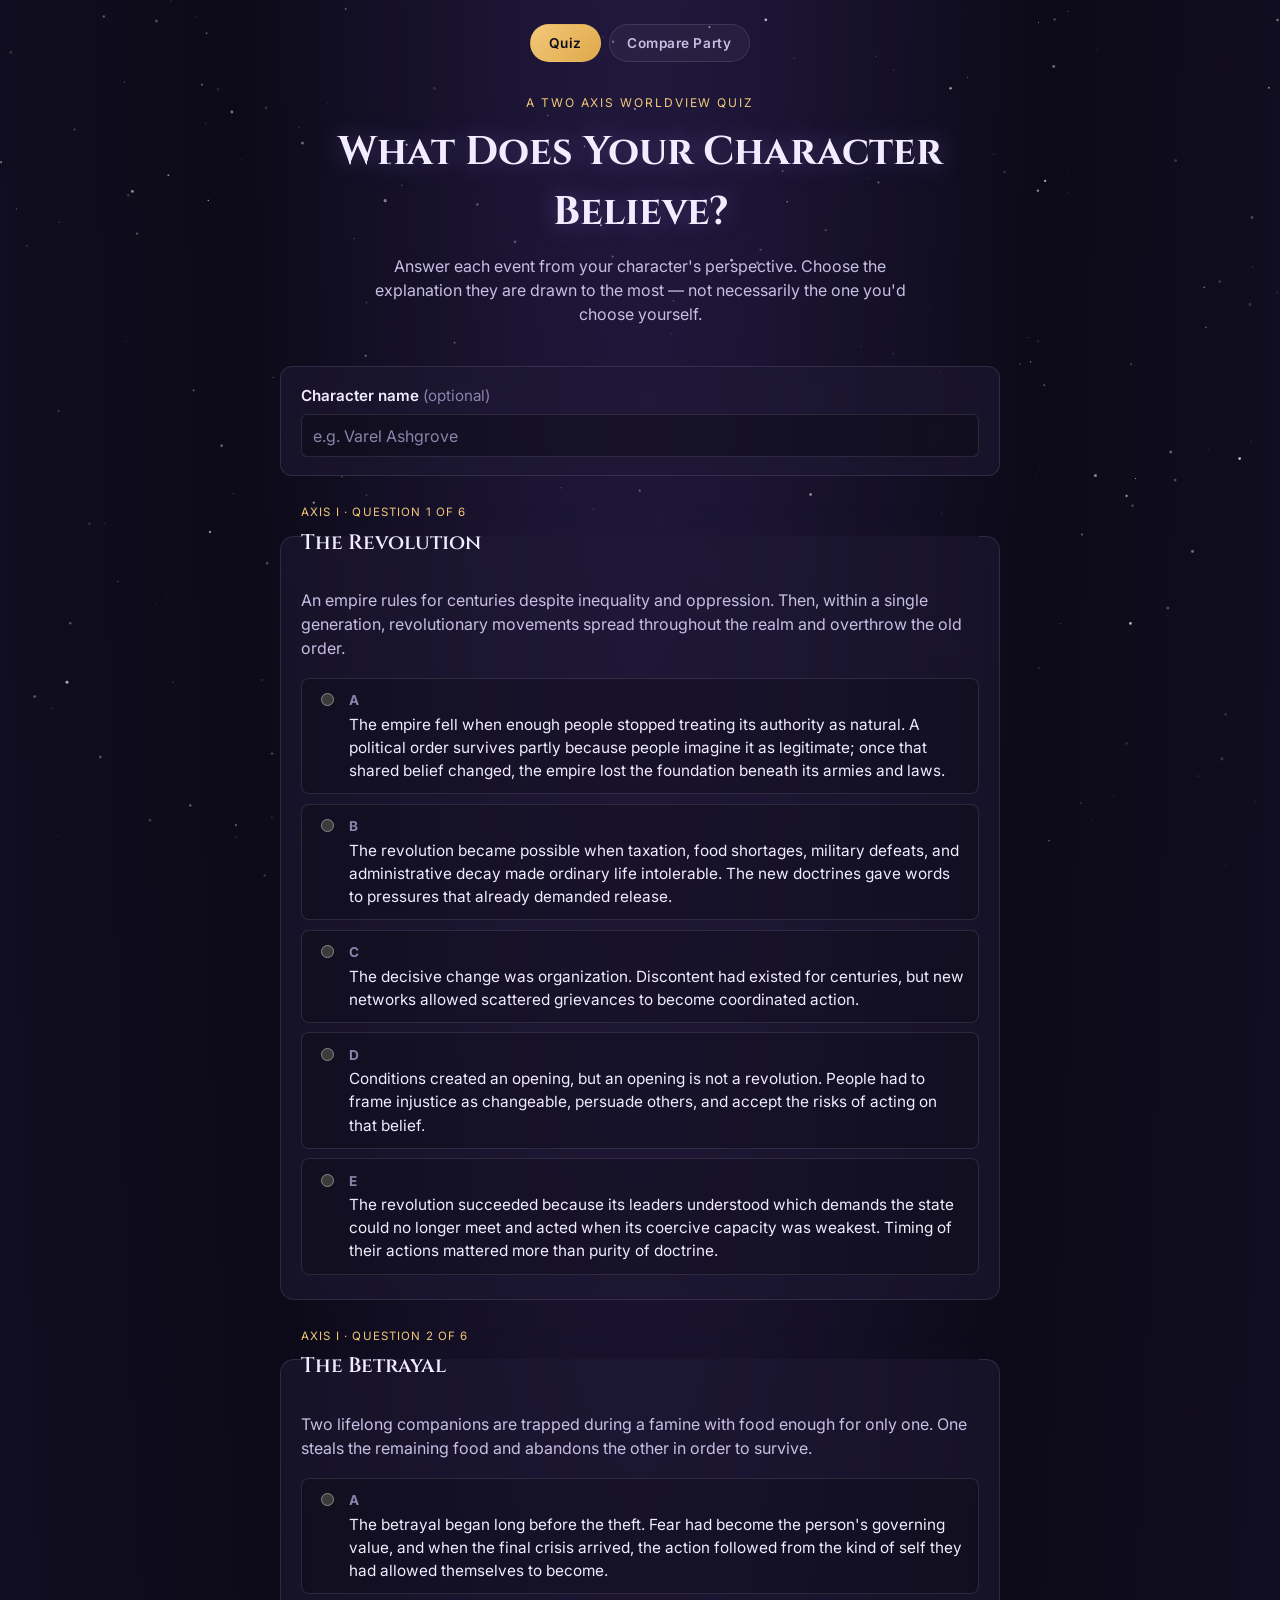
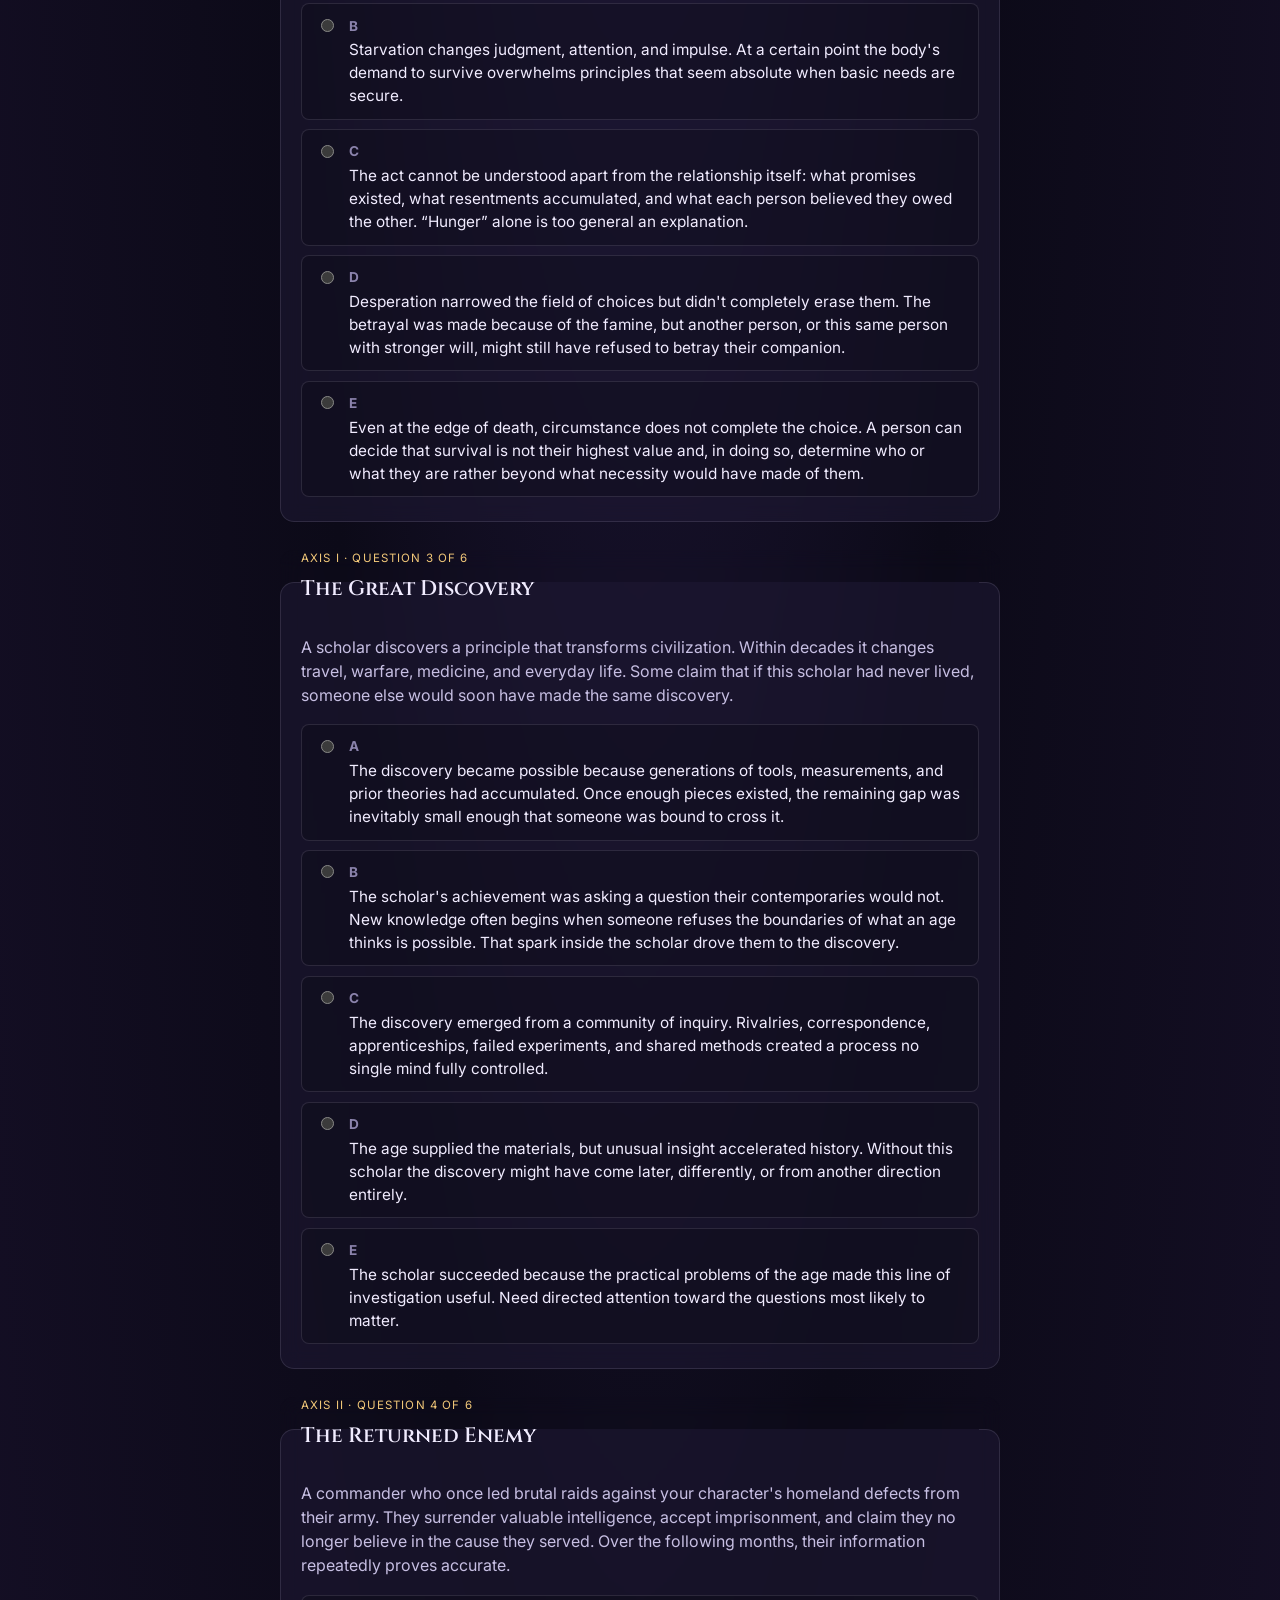
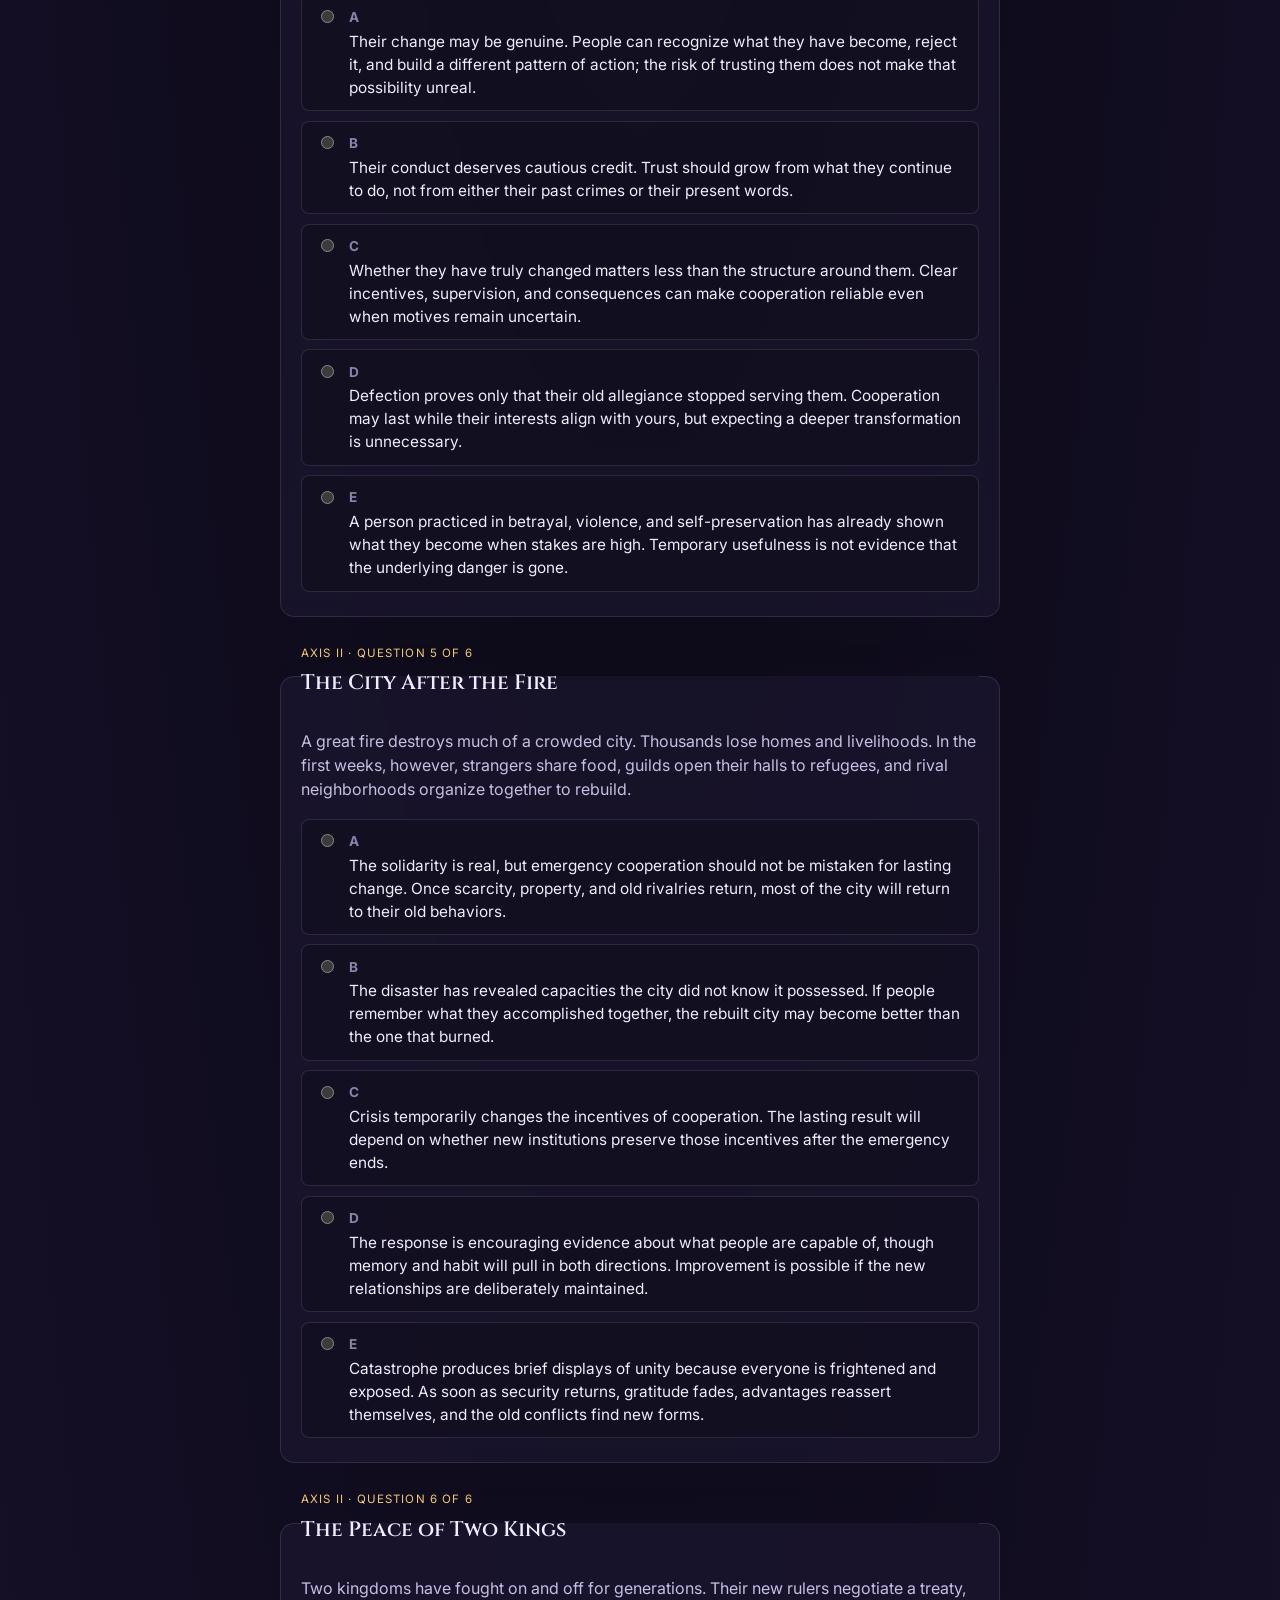
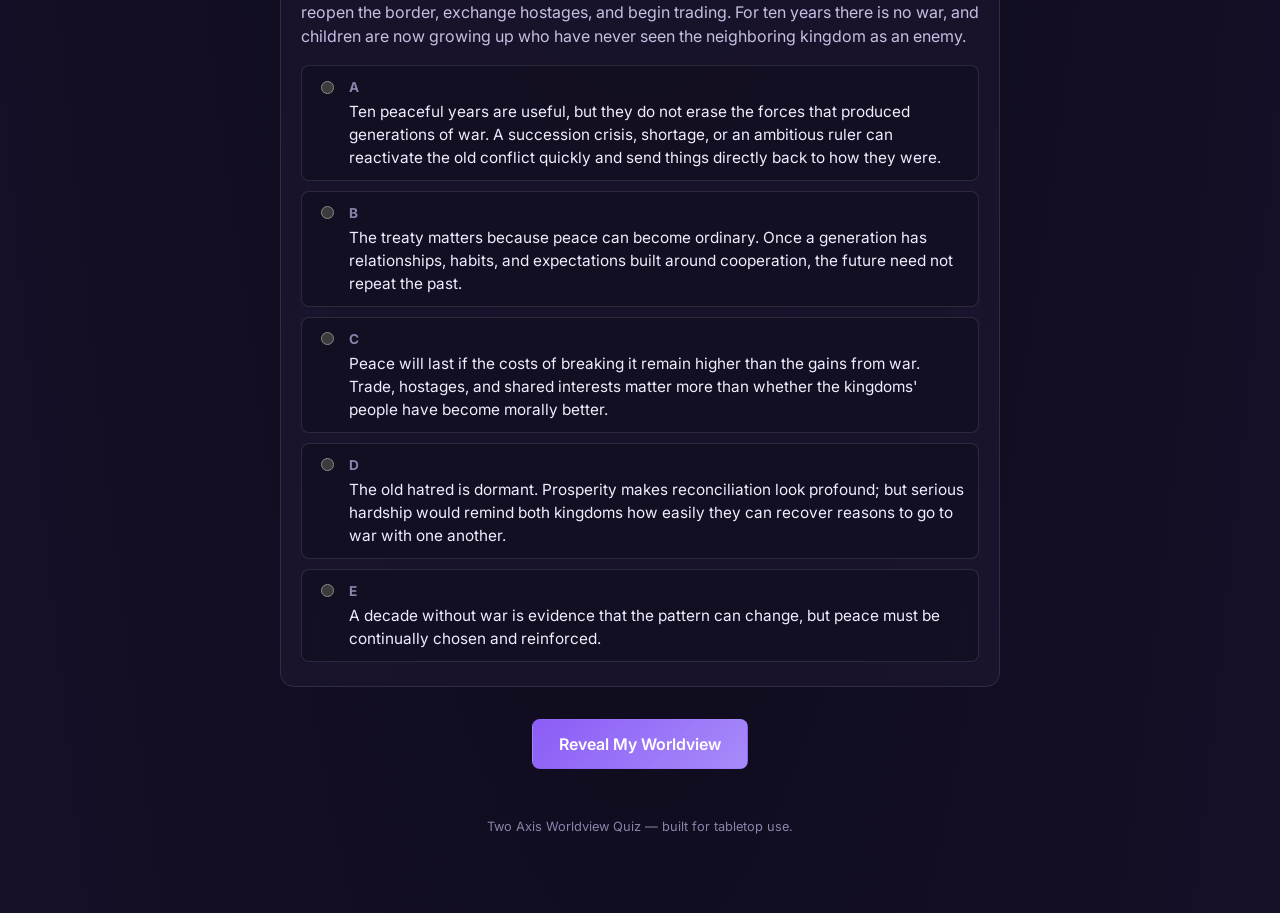
==== index.html @ 888b743c "Add two axis worldview quiz with party comparison page Static, no-build site for a D&D table: a six-" ====
<!doctype html>
<html lang="en">
<head>
  <meta charset="UTF-8" />
  <meta name="viewport" content="width=device-width, initial-scale=1.0" />
  <title>Two Axis Worldview Quiz</title>
  <meta name="description" content="A D&D campaign quiz that plots your character's worldview on two axes: Ideas vs. Circumstance, and Optimism vs. Pessimism." />
  <link rel="stylesheet" href="style.css" />
</head>
<body>
  <canvas id="starfield" aria-hidden="true"></canvas>

  <div class="page">
    <nav class="site-nav">
      <a href="index.html" class="site-nav-link active">Quiz</a>
      <a href="compare.html" class="site-nav-link">Compare Party</a>
    </nav>

    <header class="page-header">
      <p class="eyebrow">A Two Axis Worldview Quiz</p>
      <h1>What Does Your Character Believe?</h1>
      <p class="subtitle">
        Answer each event from your character's perspective. Choose the explanation
        they are drawn to the most — not necessarily the one you'd choose yourself.
      </p>
    </header>

    <main>
      <section id="quiz-section">
        <form id="quiz-form" novalidate>
          <div class="name-row">
            <label for="character-name">Character name <span class="optional">(optional)</span></label>
            <input type="text" id="character-name" name="character-name" autocomplete="off" placeholder="e.g. Varel Ashgrove" />
          </div>

          <!-- Question fieldsets are generated by script.js from the QUIZ data. -->

          <div class="submit-row">
            <button type="submit">Reveal My Worldview</button>
          </div>
        </form>
      </section>

      <section id="results-section" hidden>
        <h2 class="results-heading"><span id="result-name">Your character</span>'s Worldview</h2>

        <div class="archetype-card">
          <p class="archetype-name" id="result-archetype-name"></p>
          <p class="archetype-blurb" id="result-archetype-blurb"></p>
        </div>

        <div id="chart-container" class="chart-container" aria-live="polite"></div>

        <dl class="score-breakdown">
          <div>
            <dt>Axis I — Ideas &amp; Circumstance</dt>
            <dd id="result-axis1"></dd>
          </div>
          <div>
            <dt>Axis II — Optimism &amp; Pessimism</dt>
            <dd id="result-axis2"></dd>
          </div>
        </dl>

        <div class="results-actions">
          <button type="button" id="download-png">Download PNG</button>
          <button type="button" id="save-results">Save My Results</button>
          <button type="button" id="copy-summary">Copy Summary</button>
          <button type="button" id="retake-quiz" class="secondary">Retake Quiz</button>
        </div>
        <p class="dm-note">
          Send your DM a screenshot or the downloaded PNG, and save your results file if you'd
          like to appear on the <a href="compare.html">party comparison page</a>.
        </p>
      </section>
    </main>

    <footer class="page-footer">
      <p>Two Axis Worldview Quiz — built for tabletop use.</p>
    </footer>
  </div>

  <script src="common.js"></script>
  <script src="script.js"></script>
</body>
</html>
---- style.css ----
@import url("https://fonts.googleapis.com/css2?family=Cinzel:wght@600;700&family=Inter:wght@400;500;600&display=swap");

/* A single, deliberate dark theme — mysterious and modern, not adaptive to the
   viewer's OS light/dark setting. */
:root {
  color-scheme: dark;

  --bg-top: #0c0a18;
  --bg-bottom: #171029;
  --ink: #f1ecff;
  --ink-secondary: #c7bfe3;
  --ink-muted: #8b83ac;
  --border: rgba(230, 220, 255, 0.12);
  --border-strong: rgba(230, 220, 255, 0.22);

  --panel-bg: rgba(32, 26, 54, 0.55);
  --panel-bg-solid: #1c1732;
  --panel-alt: rgba(255, 255, 255, 0.04);

  --accent: #a78bfa;
  --accent-strong: #8b5cf6;
  --gold: #f2c879;
  --danger: #f2789a;

  --focus-ring: #c9b8ff;

  --chart-surface: rgba(20, 16, 36, 0.6);
  --chart-grid: rgba(167, 139, 250, 0.16);
  --chart-axis: rgba(199, 191, 227, 0.4);
  --chart-text-muted: #8b83ac;
  --chart-text-secondary: #c7bfe3;
  --chart-marker: var(--gold);
  --chart-marker-ring: #171029;
}

* {
  box-sizing: border-box;
}

html {
  background: var(--bg-bottom);
}

body {
  margin: 0;
  min-height: 100vh;
  background: radial-gradient(ellipse at 50% -10%, #241a42 0%, var(--bg-top) 45%, var(--bg-bottom) 100%);
  color: var(--ink);
  font-family: "Inter", system-ui, -apple-system, "Segoe UI", sans-serif;
  line-height: 1.5;
}

#starfield {
  position: fixed;
  inset: 0;
  width: 100%;
  height: 100%;
  z-index: 0;
  pointer-events: none;
}

.page {
  position: relative;
  z-index: 1;
  max-width: 760px;
  margin: 0 auto;
  padding: 1.5rem 1.25rem 4rem;
}

.site-nav {
  display: flex;
  justify-content: center;
  gap: 0.5rem;
  margin-bottom: 2rem;
}

.site-nav-link {
  color: var(--ink-secondary);
  text-decoration: none;
  font-size: 0.85rem;
  font-weight: 600;
  letter-spacing: 0.04em;
  padding: 0.5rem 1.1rem;
  border-radius: 999px;
  border: 1px solid var(--border);
  background: var(--panel-alt);
  transition: border-color 0.15s ease, color 0.15s ease, background 0.15s ease;
}

.site-nav-link:hover {
  color: var(--ink);
  border-color: var(--border-strong);
}

.site-nav-link.active {
  color: var(--bg-top);
  background: linear-gradient(135deg, var(--gold), #e0a94a);
  border-color: transparent;
}

.page-header {
  text-align: center;
  margin-bottom: 2.5rem;
}

.eyebrow {
  text-transform: uppercase;
  letter-spacing: 0.16em;
  font-size: 0.75rem;
  color: var(--gold);
  margin: 0 0 0.6rem;
}

h1 {
  font-family: "Cinzel", Georgia, serif;
  font-weight: 700;
  font-size: clamp(1.7rem, 4vw, 2.5rem);
  margin: 0 0 0.75rem;
  color: var(--ink);
  text-shadow: 0 0 24px rgba(167, 139, 250, 0.35);
}

h1 code {
  font-family: inherit;
}

.subtitle {
  color: var(--ink-secondary);
  max-width: 54ch;
  margin: 0 auto;
}

.subtitle code {
  background: var(--panel-alt);
  border: 1px solid var(--border);
  border-radius: 4px;
  padding: 0.05em 0.4em;
  font-size: 0.9em;
}

.name-row {
  display: flex;
  flex-direction: column;
  gap: 0.4rem;
  background: var(--panel-bg);
  backdrop-filter: blur(10px);
  border: 1px solid var(--border);
  border-radius: 12px;
  padding: 1.1rem 1.25rem;
  margin-bottom: 1.75rem;
}

.name-row label {
  font-weight: 600;
  font-size: 0.95rem;
}

.optional {
  font-weight: 400;
  color: var(--ink-muted);
}

.name-row input {
  font: inherit;
  padding: 0.55rem 0.7rem;
  border-radius: 6px;
  border: 1px solid var(--border);
  background: rgba(0, 0, 0, 0.25);
  color: var(--ink);
}

.name-row input::placeholder {
  color: var(--ink-muted);
}

.question {
  border: 1px solid var(--border);
  background: var(--panel-bg);
  backdrop-filter: blur(10px);
  border-radius: 14px;
  padding: 1.25rem 1.25rem 1.5rem;
  margin: 0 0 1.75rem;
}

.question legend {
  padding: 0;
  width: 100%;
}

.q-kicker {
  display: block;
  text-transform: uppercase;
  letter-spacing: 0.1em;
  font-size: 0.72rem;
  color: var(--gold);
  margin-bottom: 0.4rem;
}

.question h2 {
  font-family: "Cinzel", Georgia, serif;
  font-weight: 600;
  font-size: 1.3rem;
  margin: 0 0 0.6rem;
  color: var(--ink);
}

.flavor {
  color: var(--ink-secondary);
  margin: 0 0 1.1rem;
}

.options {
  display: flex;
  flex-direction: column;
  gap: 0.6rem;
}

.option {
  display: grid;
  grid-template-columns: auto 1fr;
  gap: 0.15rem 0.7rem;
  align-items: start;
  padding: 0.7rem 0.9rem;
  border: 1px solid var(--border);
  border-radius: 8px;
  background: rgba(0, 0, 0, 0.18);
  cursor: pointer;
  transition: border-color 0.15s ease, background 0.15s ease;
}

.option:hover {
  border-color: var(--accent);
}

.option:has(input:checked) {
  border-color: var(--accent);
  background: color-mix(in srgb, var(--accent) 18%, rgba(0, 0, 0, 0.18));
  box-shadow: 0 0 0 1px var(--accent) inset;
}

.option:has(input:focus-visible) {
  outline: 2px solid var(--focus-ring);
  outline-offset: 2px;
}

.option input {
  grid-row: 1 / span 2;
  margin-top: 0.2rem;
  accent-color: var(--accent);
}

.option-glyph {
  font-weight: 700;
  font-size: 0.85rem;
  color: var(--ink-muted);
}

.option-text {
  grid-column: 2;
  color: var(--ink);
  font-size: 0.96rem;
}

.submit-row {
  display: flex;
  justify-content: center;
  margin-top: 2rem;
}

button {
  font: inherit;
  font-weight: 600;
  padding: 0.75rem 1.6rem;
  border-radius: 8px;
  border: 1px solid transparent;
  background: linear-gradient(135deg, var(--accent-strong), var(--accent));
  color: #fff;
  cursor: pointer;
  box-shadow: 0 0 0 rgba(167, 139, 250, 0);
  transition: box-shadow 0.2s ease, filter 0.15s ease, opacity 0.15s ease;
}

button:hover:not(:disabled) {
  filter: brightness(1.1);
  box-shadow: 0 0 18px rgba(167, 139, 250, 0.45);
}

button:focus-visible {
  outline: 2px solid var(--focus-ring);
  outline-offset: 2px;
}

button:disabled {
  opacity: 0.4;
  cursor: not-allowed;
  box-shadow: none;
}

button.secondary {
  background: transparent;
  border-color: var(--border-strong);
  color: var(--ink);
}

.results-heading {
  font-family: "Cinzel", Georgia, serif;
  font-weight: 600;
  text-align: center;
  font-size: 1.6rem;
  margin-bottom: 1rem;
}

.archetype-card {
  text-align: center;
  background: var(--panel-bg);
  backdrop-filter: blur(10px);
  border: 1px solid var(--border);
  border-radius: 14px;
  padding: 1.25rem;
  margin-bottom: 1.5rem;
}

.archetype-name {
  font-family: "Cinzel", Georgia, serif;
  font-weight: 600;
  font-size: 1.25rem;
  margin: 0 0 0.4rem;
  color: var(--gold);
}

.archetype-blurb {
  margin: 0;
  color: var(--ink-secondary);
}

.chart-container {
  background: var(--panel-bg);
  backdrop-filter: blur(10px);
  border: 1px solid var(--border);
  border-radius: 14px;
  padding: 1rem;
  margin-bottom: 1.5rem;
}

.chart-svg {
  width: 100%;
  height: auto;
  display: block;
  font-family: "Inter", system-ui, -apple-system, "Segoe UI", sans-serif;
}

.chart-surface {
  fill: var(--chart-surface);
}

.grid-line {
  stroke: var(--chart-grid);
  stroke-width: 1;
}

.axis-zero {
  stroke: var(--chart-axis);
  stroke-width: 1.5;
}

.tick-label {
  fill: var(--chart-text-muted);
  font-size: 11px;
}

.quadrant-label {
  fill: var(--chart-text-muted);
  font-size: 10px;
  letter-spacing: 0.06em;
}

.axis-title {
  fill: var(--chart-text-secondary);
  font-size: 11px;
  letter-spacing: 0.08em;
  font-weight: 600;
}

.marker {
  fill: var(--chart-marker);
  filter: drop-shadow(0 0 6px rgba(242, 200, 121, 0.85));
}

.marker-ring {
  fill: var(--chart-marker-ring);
}

.marker-label {
  fill: var(--ink);
  font-size: 13px;
  font-weight: 600;
}

.marker-label.compact {
  font-size: 11px;
}

.marker-coords {
  fill: var(--chart-text-secondary);
  font-size: 11px;
}

.score-breakdown {
  display: grid;
  grid-template-columns: 1fr 1fr;
  gap: 1rem;
  margin: 0 0 1.75rem;
}

.score-breakdown > div {
  background: var(--panel-bg);
  backdrop-filter: blur(10px);
  border: 1px solid var(--border);
  border-radius: 10px;
  padding: 0.9rem 1rem;
}

.score-breakdown dt {
  font-size: 0.8rem;
  color: var(--ink-muted);
  margin-bottom: 0.3rem;
}

.score-breakdown dd {
  margin: 0;
  font-weight: 600;
}

.results-actions {
  display: flex;
  justify-content: center;
  gap: 0.75rem;
  flex-wrap: wrap;
}

.dm-note {
  text-align: center;
  color: var(--ink-muted);
  font-size: 0.85rem;
  margin-top: 1rem;
}

.dm-note a {
  color: var(--gold);
}

.page-footer {
  text-align: center;
  color: var(--ink-muted);
  font-size: 0.8rem;
  margin-top: 3rem;
}

/* --- Compare page --------------------------------------------------- */

.drop-zone {
  text-align: center;
  border: 1px dashed var(--border-strong);
  border-radius: 14px;
  padding: 1.75rem 1.25rem;
  margin-bottom: 1rem;
  background: var(--panel-bg);
  backdrop-filter: blur(10px);
  transition: border-color 0.15s ease, background 0.15s ease;
}

.drop-zone p {
  margin: 0 0 0.9rem;
  color: var(--ink-secondary);
}

.drop-zone.drag-active {
  border-color: var(--accent);
  background: color-mix(in srgb, var(--accent) 12%, var(--panel-bg));
}

.upload-controls {
  display: flex;
  align-items: center;
  justify-content: center;
  gap: 0.9rem;
  flex-wrap: wrap;
}

.character-count {
  color: var(--ink-muted);
  font-size: 0.85rem;
}

.file-warning {
  color: var(--danger);
  font-size: 0.85rem;
  text-align: center;
  margin: 0 0 1.5rem;
}

.layers-panel {
  background: var(--panel-bg);
  backdrop-filter: blur(10px);
  border: 1px solid var(--border);
  border-radius: 14px;
  padding: 1.1rem 1.1rem 0.5rem;
  margin-bottom: 1.5rem;
}

.layers-header {
  margin-bottom: 0.9rem;
}

.layers-header h2 {
  font-family: "Cinzel", Georgia, serif;
  font-weight: 600;
  font-size: 1.1rem;
  margin: 0 0 0.3rem;
  color: var(--gold);
}

.layers-hint {
  margin: 0;
  color: var(--ink-muted);
  font-size: 0.82rem;
}

.character-list {
  list-style: none;
  margin: 0;
  padding: 0;
  display: flex;
  flex-direction: column;
  gap: 0.5rem;
  padding-bottom: 0.6rem;
}

.character-row {
  display: flex;
  align-items: center;
  gap: 0.6rem;
  background: var(--panel-alt);
  border: 1px solid var(--border);
  border-radius: 10px;
  padding: 0.6rem 0.7rem;
  cursor: grab;
  transition: opacity 0.15s ease, border-color 0.15s ease, box-shadow 0.15s ease;
}

.character-row:active {
  cursor: grabbing;
}

.character-row.dragging {
  opacity: 0.4;
}

.character-row.drag-over-top {
  box-shadow: 0 -2px 0 0 var(--accent);
}

.character-row.drag-over-bottom {
  box-shadow: 0 2px 0 0 var(--accent);
}

.drag-handle {
  color: var(--ink-muted);
  font-size: 1rem;
  line-height: 1;
  flex-shrink: 0;
  user-select: none;
}

.color-swatch {
  width: 14px;
  height: 14px;
  border-radius: 50%;
  flex-shrink: 0;
  box-shadow: 0 0 6px currentColor;
}

.character-info {
  flex: 1;
  display: flex;
  flex-direction: column;
  gap: 0.1rem;
  min-width: 0;
}

.character-name {
  font-weight: 600;
}

.character-detail {
  color: var(--ink-muted);
  font-size: 0.82rem;
}

.reorder-buttons {
  display: flex;
  flex-direction: column;
  gap: 2px;
  flex-shrink: 0;
}

.reorder-btn {
  background: transparent;
  border: 1px solid var(--border);
  color: var(--ink-muted);
  padding: 0.05rem 0.4rem;
  border-radius: 5px;
  font-size: 0.6rem;
  line-height: 1.4;
  box-shadow: none;
}

.reorder-btn:hover:not(:disabled) {
  color: var(--ink);
  border-color: var(--border-strong);
  filter: none;
  box-shadow: none;
}

.remove-character {
  background: transparent;
  border: 1px solid var(--border);
  color: var(--ink-muted);
  padding: 0.3rem 0.55rem;
  border-radius: 6px;
  font-size: 0.8rem;
  box-shadow: none;
  flex-shrink: 0;
}

.remove-character:hover {
  color: var(--danger);
  border-color: var(--danger);
  filter: none;
  box-shadow: none;
}

.empty-state {
  text-align: center;
  color: var(--ink-muted);
  margin: 0 0 1.5rem;
}

@media (max-width: 480px) {
  .score-breakdown {
    grid-template-columns: 1fr;
  }
}
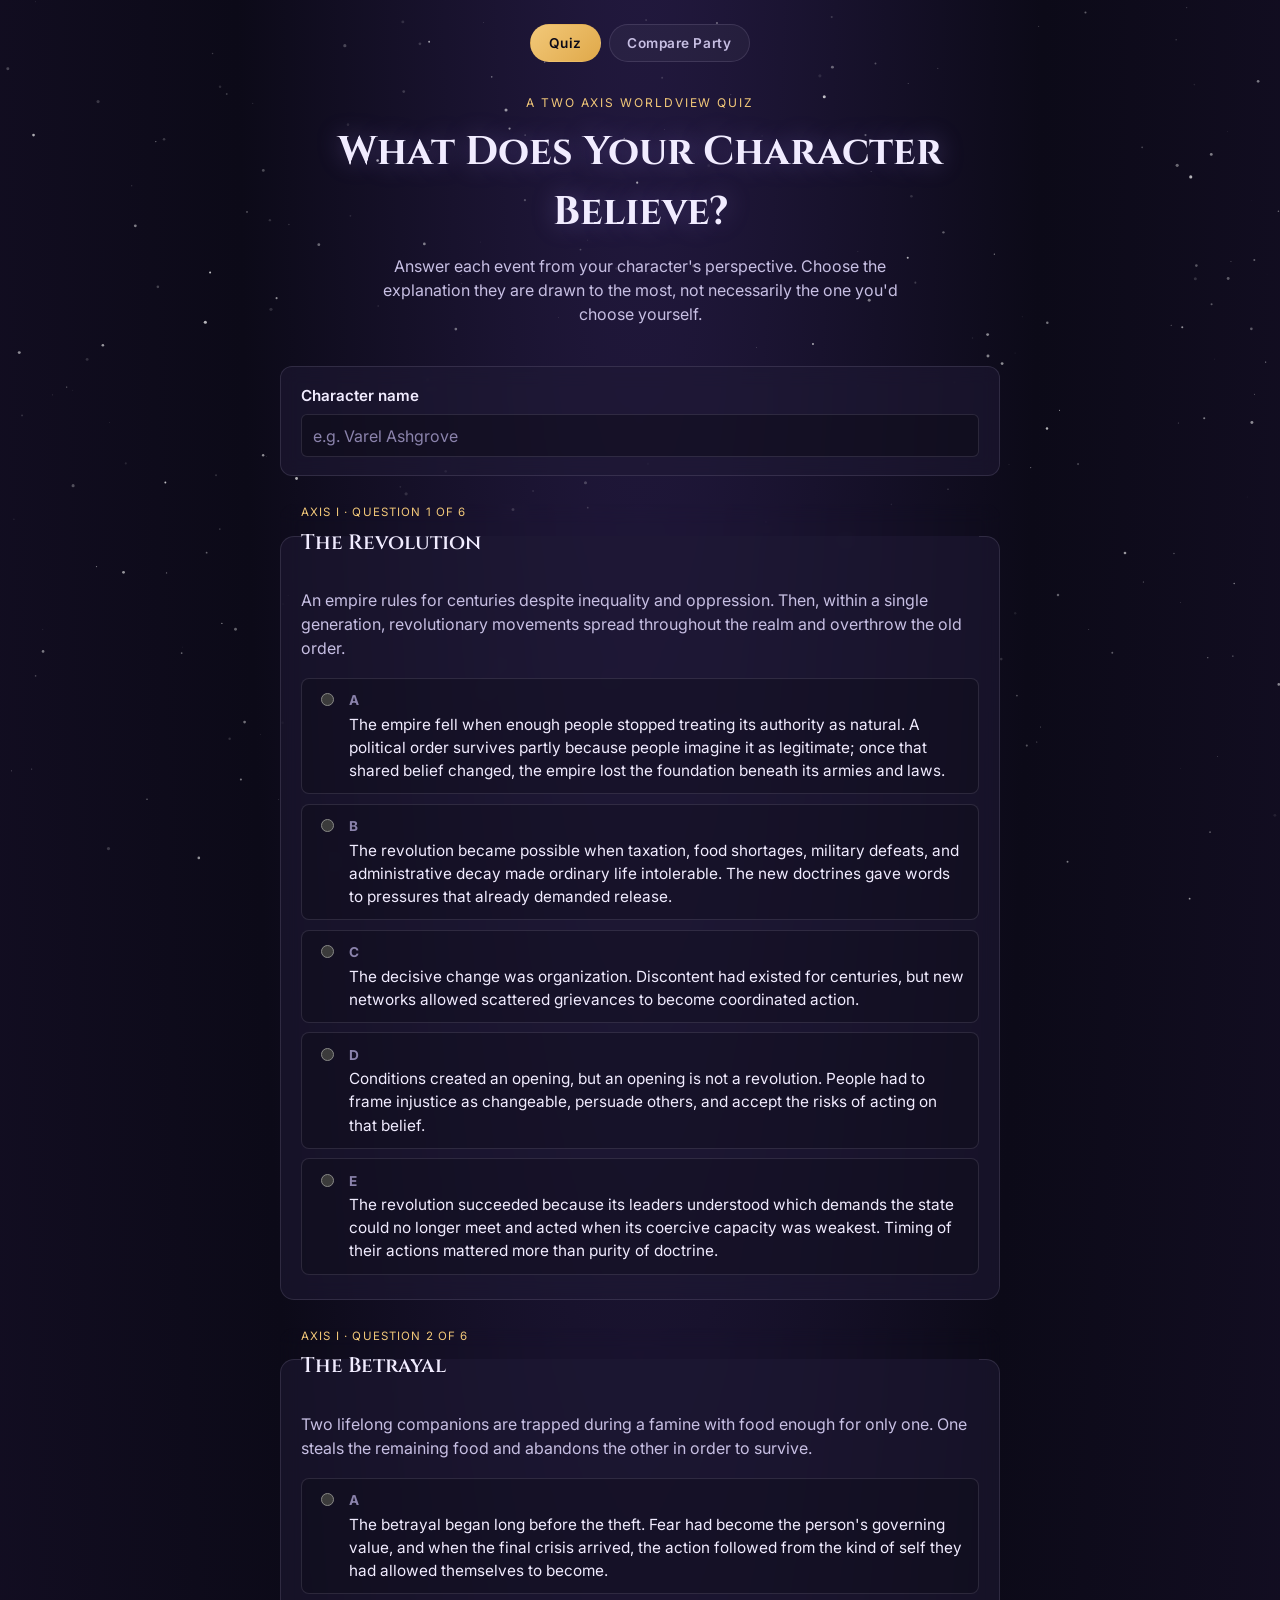
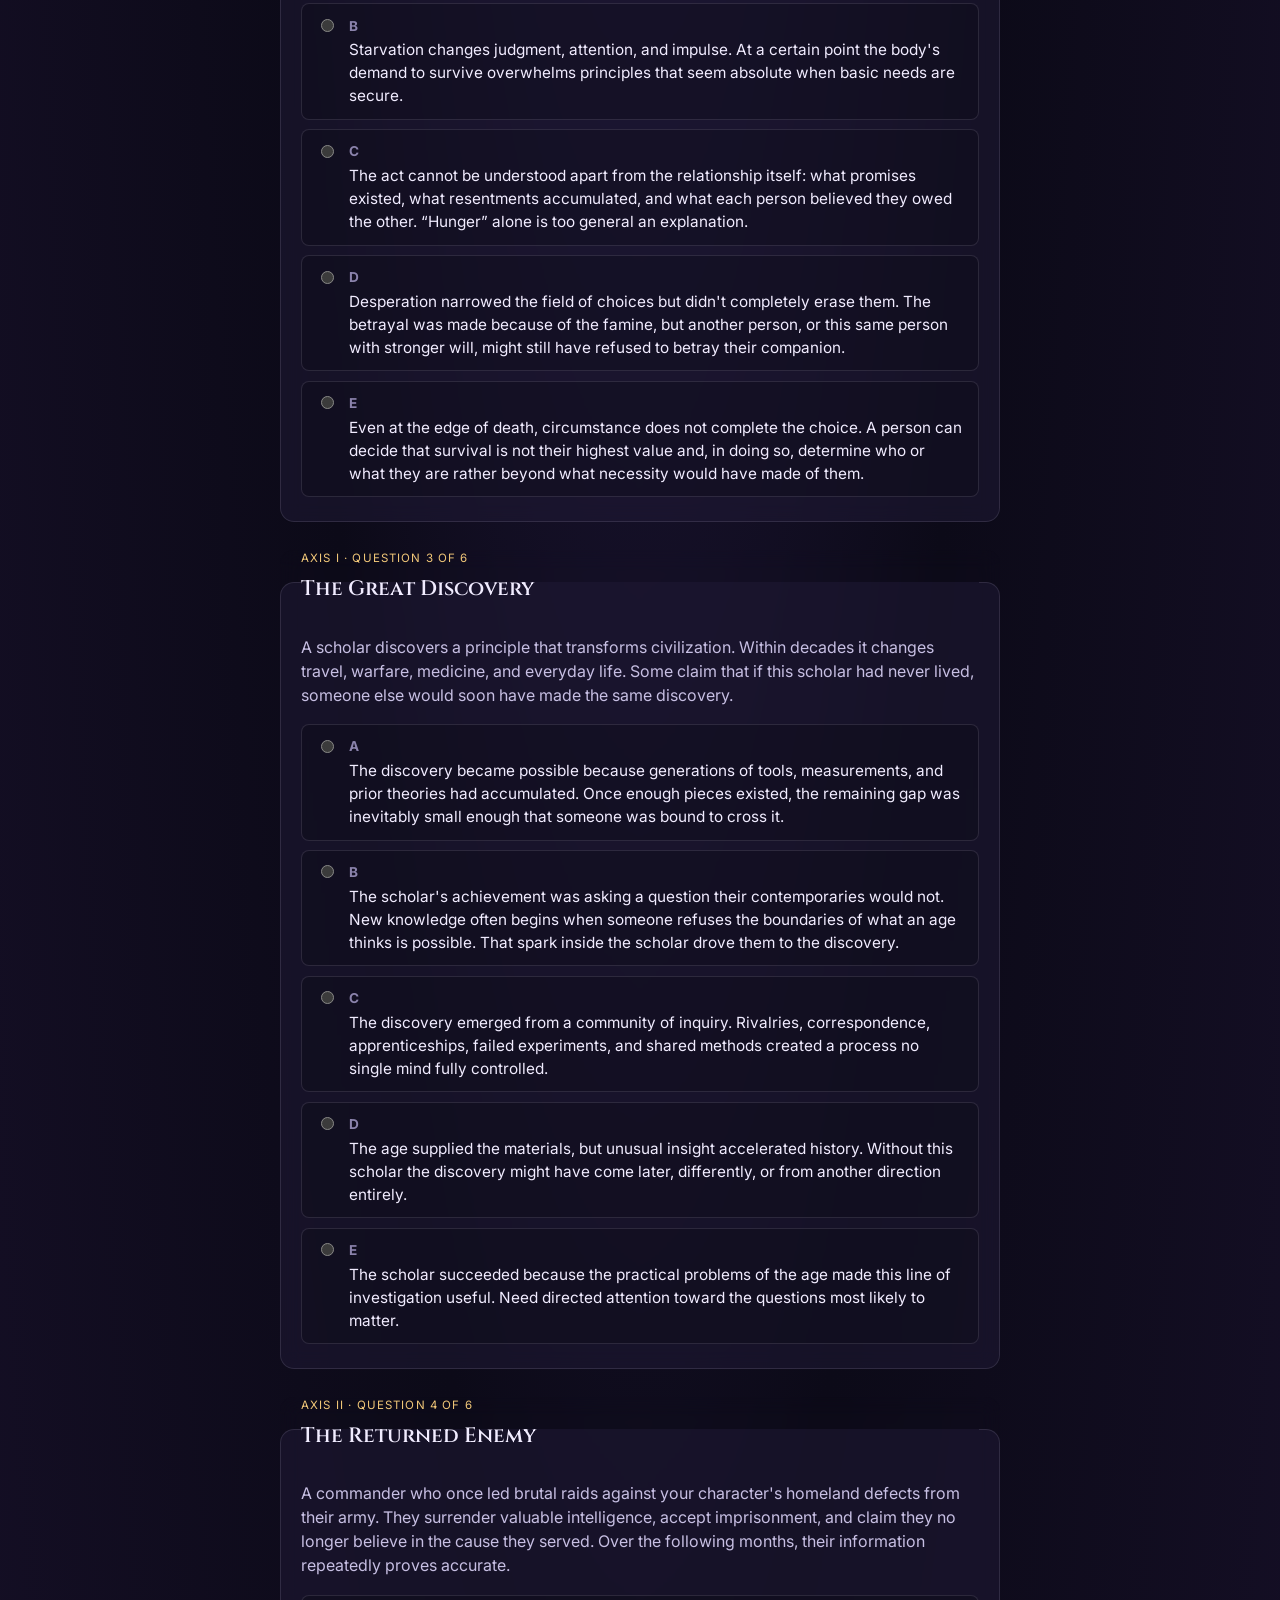
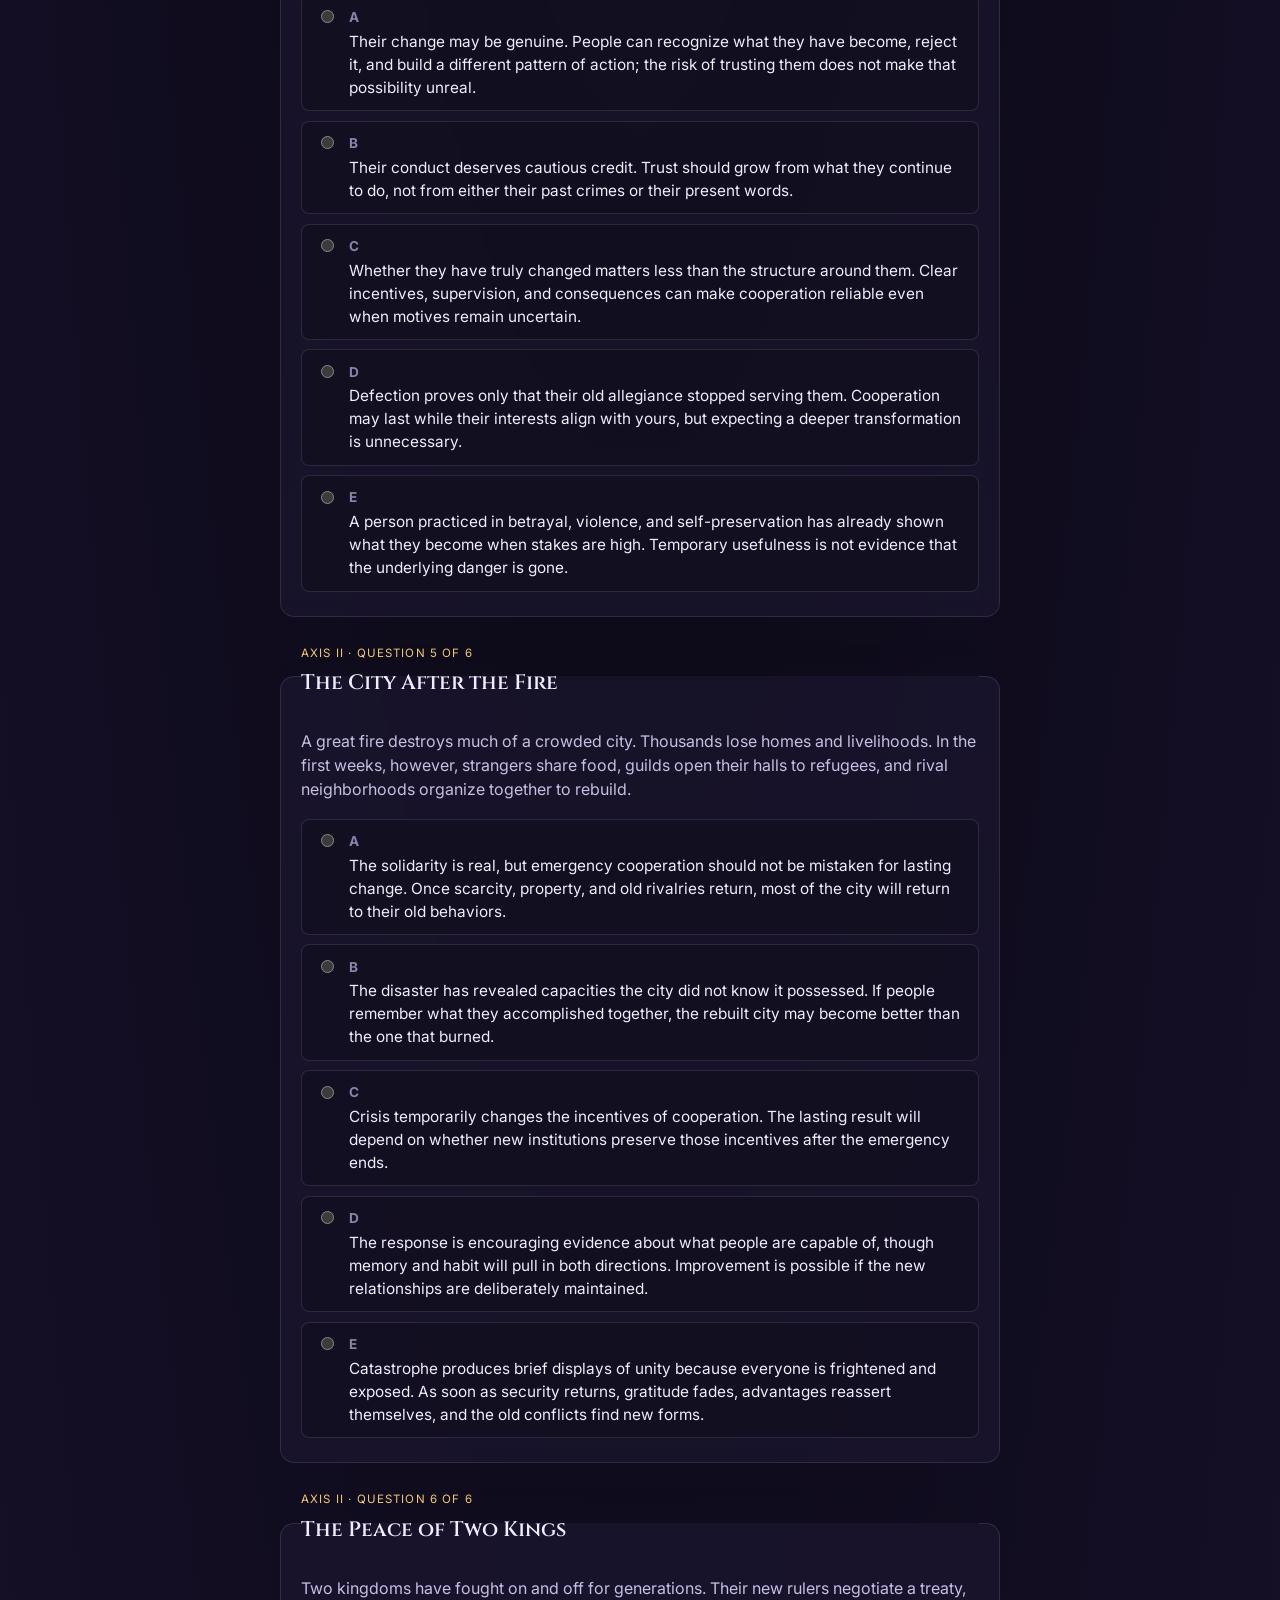
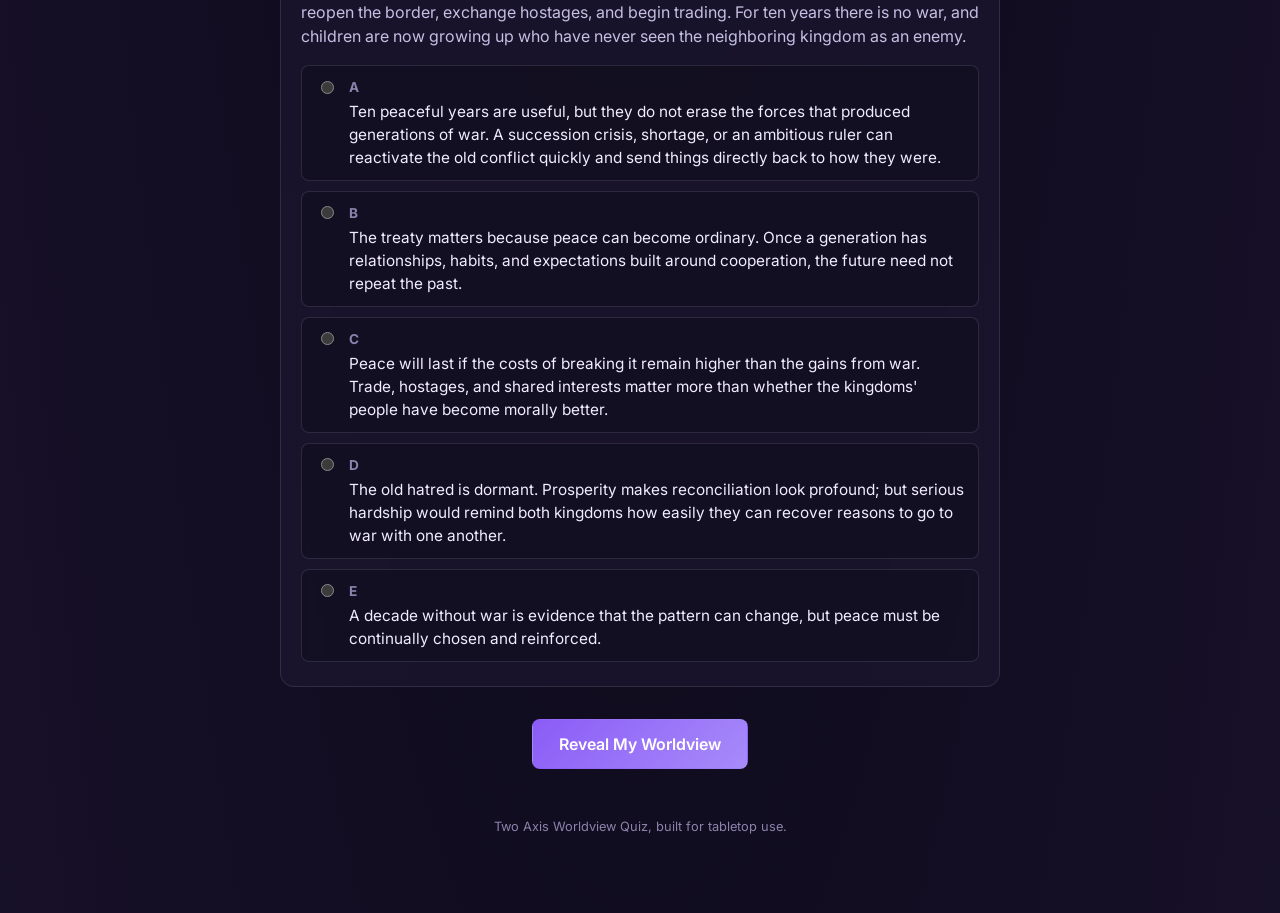
==== commit 25625b03: "Remove em dashes from site copy and require character name Replace em dashes across all user-visible" ====
--- a/index.html
+++ b/index.html
@@ -21,7 +21,7 @@
       <h1>What Does Your Character Believe?</h1>
       <p class="subtitle">
         Answer each event from your character's perspective. Choose the explanation
-        they are drawn to the most — not necessarily the one you'd choose yourself.
+        they are drawn to the most, not necessarily the one you'd choose yourself.
       </p>
     </header>
 
@@ -29,8 +29,8 @@
       <section id="quiz-section">
         <form id="quiz-form" novalidate>
           <div class="name-row">
-            <label for="character-name">Character name <span class="optional">(optional)</span></label>
-            <input type="text" id="character-name" name="character-name" autocomplete="off" placeholder="e.g. Varel Ashgrove" />
+            <label for="character-name">Character name</label>
+            <input type="text" id="character-name" name="character-name" autocomplete="off" placeholder="e.g. Varel Ashgrove" required />
           </div>
 
           <!-- Question fieldsets are generated by script.js from the QUIZ data. -->
@@ -53,11 +53,11 @@
 
         <dl class="score-breakdown">
           <div>
-            <dt>Axis I — Ideas &amp; Circumstance</dt>
+            <dt>Axis I: Ideas &amp; Circumstance</dt>
             <dd id="result-axis1"></dd>
           </div>
           <div>
-            <dt>Axis II — Optimism &amp; Pessimism</dt>
+            <dt>Axis II: Optimism &amp; Pessimism</dt>
             <dd id="result-axis2"></dd>
           </div>
         </dl>
@@ -76,7 +76,7 @@
     </main>
 
     <footer class="page-footer">
-      <p>Two Axis Worldview Quiz — built for tabletop use.</p>
+      <p>Two Axis Worldview Quiz, built for tabletop use.</p>
     </footer>
   </div>
 
